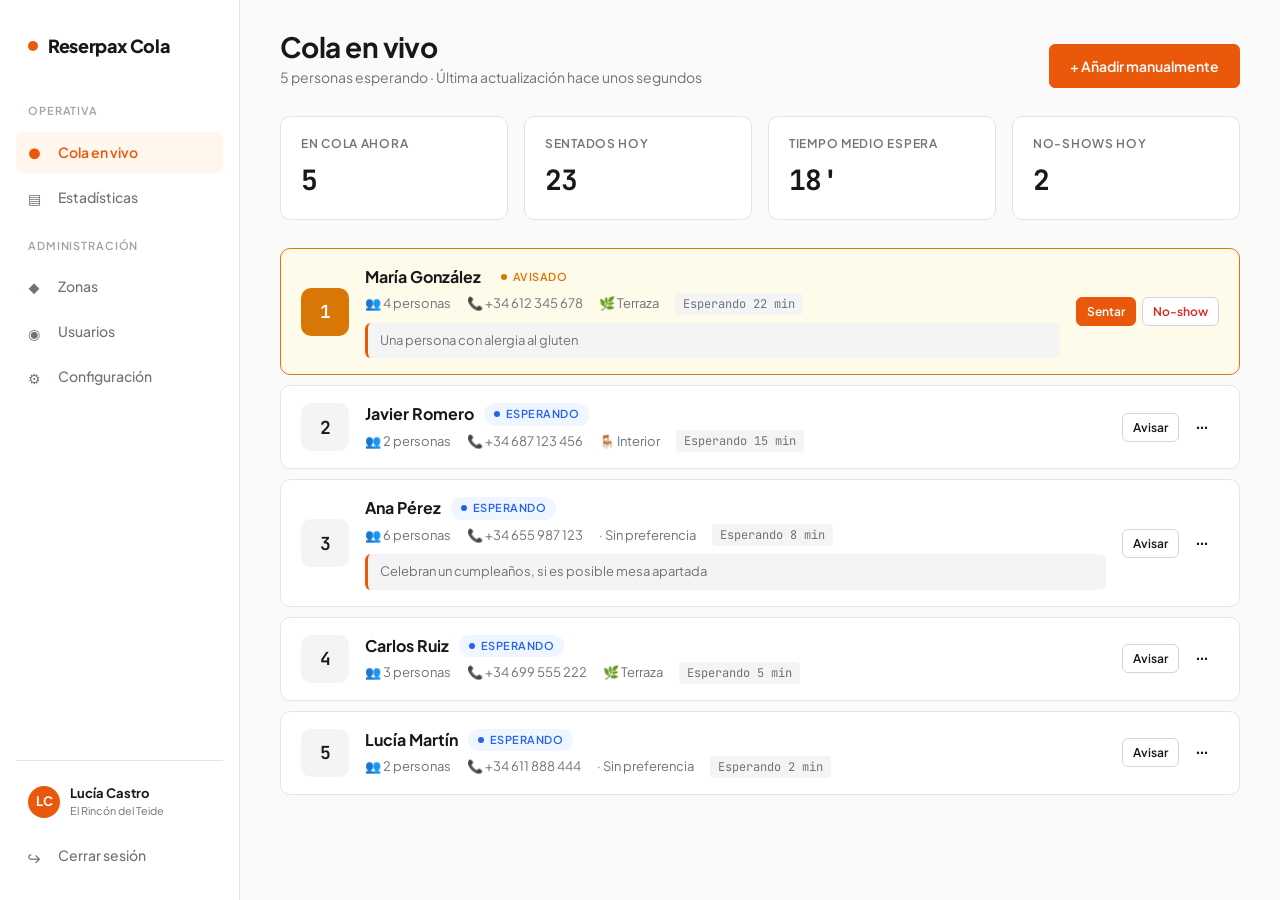
==== cola.html @ 48ea2f74 "Mover archivos a la raíz del repo para GitHub Pages" ====
<!DOCTYPE html>
<html lang="es">
<head>
  <meta charset="UTF-8">
  <meta name="viewport" content="width=device-width, initial-scale=1.0">
  <title>Cola en vivo — Reserpax Cola</title>
  <link rel="stylesheet" href="css/styles.css">
</head>
<body>
  <div class="app">
    <!-- SIDEBAR -->
    <aside class="sidebar">
      <div class="brand">
        <span class="brand-dot"></span>
        Reserpax Cola
      </div>

      <div class="nav-section-title">Operativa</div>
      <a href="cola.html" class="nav-link active">
        <span class="icon">●</span> Cola en vivo
      </a>
      <a href="estadisticas.html" class="nav-link">
        <span class="icon">▤</span> Estadísticas
      </a>

      <div class="nav-section-title">Administración</div>
      <a href="zonas.html" class="nav-link">
        <span class="icon">◆</span> Zonas
      </a>
      <a href="usuarios.html" class="nav-link">
        <span class="icon">◉</span> Usuarios
      </a>
      <a href="configuracion.html" class="nav-link">
        <span class="icon">⚙</span> Configuración
      </a>

      <div class="sidebar-footer">
        <div class="user-chip">
          <div class="avatar">LC</div>
          <div class="user-info">
            <strong>Lucía Castro</strong>
            <small>El Rincón del Teide</small>
          </div>
        </div>
        <a href="index.html" class="nav-link" style="margin-top: 8px;">
          <span class="icon">↪</span> Cerrar sesión
        </a>
      </div>
    </aside>

    <!-- MAIN -->
    <main class="main">
      <div class="page-header">
        <div>
          <h1 class="page-title">Cola en vivo</h1>
          <p class="page-subtitle">5 personas esperando · Última actualización hace unos segundos</p>
        </div>
        <button class="btn btn-primary btn-lg">
          + Añadir manualmente
        </button>
      </div>

      <!-- STATS DEL DÍA -->
      <div class="stats-grid">
        <div class="stat">
          <div class="stat-label">En cola ahora</div>
          <div class="stat-value">5</div>
        </div>
        <div class="stat">
          <div class="stat-label">Sentados hoy</div>
          <div class="stat-value">23</div>
        </div>
        <div class="stat">
          <div class="stat-label">Tiempo medio espera</div>
          <div class="stat-value">18'</div>
        </div>
        <div class="stat">
          <div class="stat-label">No-shows hoy</div>
          <div class="stat-value">2</div>
        </div>
      </div>

      <!-- LISTA DE COLA -->
      <div class="cola-list">

        <div class="cola-item highlighted">
          <div class="posicion">1</div>
          <div class="cola-info">
            <div class="cola-nombre">
              María González
              <span class="badge badge-avisado">
                <span class="badge-dot"></span> Avisado
              </span>
            </div>
            <div class="cola-meta">
              <span>👥 4 personas</span>
              <span>📞 +34 612 345 678</span>
              <span>🌿 Terraza</span>
              <span class="time-badge">Esperando 22 min</span>
            </div>
            <div class="cola-comment">
              Una persona con alergia al gluten
            </div>
          </div>
          <div class="cola-actions">
            <button class="btn btn-primary btn-sm">Sentar</button>
            <button class="btn btn-sm btn-danger">No-show</button>
          </div>
        </div>

        <div class="cola-item">
          <div class="posicion">2</div>
          <div class="cola-info">
            <div class="cola-nombre">
              Javier Romero
              <span class="badge badge-esperando">
                <span class="badge-dot"></span> Esperando
              </span>
            </div>
            <div class="cola-meta">
              <span>👥 2 personas</span>
              <span>📞 +34 687 123 456</span>
              <span>🪑 Interior</span>
              <span class="time-badge">Esperando 15 min</span>
            </div>
          </div>
          <div class="cola-actions">
            <button class="btn btn-sm">Avisar</button>
            <button class="btn btn-sm btn-ghost">⋯</button>
          </div>
        </div>

        <div class="cola-item">
          <div class="posicion">3</div>
          <div class="cola-info">
            <div class="cola-nombre">
              Ana Pérez
              <span class="badge badge-esperando">
                <span class="badge-dot"></span> Esperando
              </span>
            </div>
            <div class="cola-meta">
              <span>👥 6 personas</span>
              <span>📞 +34 655 987 123</span>
              <span>· Sin preferencia</span>
              <span class="time-badge">Esperando 8 min</span>
            </div>
            <div class="cola-comment">
              Celebran un cumpleaños, si es posible mesa apartada
            </div>
          </div>
          <div class="cola-actions">
            <button class="btn btn-sm">Avisar</button>
            <button class="btn btn-sm btn-ghost">⋯</button>
          </div>
        </div>

        <div class="cola-item">
          <div class="posicion">4</div>
          <div class="cola-info">
            <div class="cola-nombre">
              Carlos Ruiz
              <span class="badge badge-esperando">
                <span class="badge-dot"></span> Esperando
              </span>
            </div>
            <div class="cola-meta">
              <span>👥 3 personas</span>
              <span>📞 +34 699 555 222</span>
              <span>🌿 Terraza</span>
              <span class="time-badge">Esperando 5 min</span>
            </div>
          </div>
          <div class="cola-actions">
            <button class="btn btn-sm">Avisar</button>
            <button class="btn btn-sm btn-ghost">⋯</button>
          </div>
        </div>

        <div class="cola-item">
          <div class="posicion">5</div>
          <div class="cola-info">
            <div class="cola-nombre">
              Lucía Martín
              <span class="badge badge-esperando">
                <span class="badge-dot"></span> Esperando
              </span>
            </div>
            <div class="cola-meta">
              <span>👥 2 personas</span>
              <span>📞 +34 611 888 444</span>
              <span>· Sin preferencia</span>
              <span class="time-badge">Esperando 2 min</span>
            </div>
          </div>
          <div class="cola-actions">
            <button class="btn btn-sm">Avisar</button>
            <button class="btn btn-sm btn-ghost">⋯</button>
          </div>
        </div>

      </div>
    </main>
  </div>
</body>
</html>
---- css/styles.css ----
/* =====================================================
   Reserpax — Panel Staff (Cola de espera)
   Estilo: claro, limpio, operativo
   ===================================================== */

@import url('https://fonts.googleapis.com/css2?family=Plus+Jakarta+Sans:wght@400;500;600;700;800&family=JetBrains+Mono:wght@500&display=swap');

:root {
  --bg: #fafafa;
  --surface: #ffffff;
  --surface-2: #f4f4f5;
  --border: #e4e4e7;
  --border-strong: #d4d4d8;

  --text: #18181b;
  --text-muted: #71717a;
  --text-faint: #a1a1aa;

  --accent: #ea580c;
  --accent-hover: #c2410c;
  --accent-soft: #fff7ed;

  --success: #16a34a;
  --success-soft: #f0fdf4;
  --warning: #d97706;
  --warning-soft: #fffbeb;
  --danger: #dc2626;
  --danger-soft: #fef2f2;
  --info: #2563eb;
  --info-soft: #eff6ff;

  --shadow-sm: 0 1px 2px rgba(24,24,27,.04);
  --shadow: 0 4px 12px rgba(24,24,27,.06);
  --shadow-lg: 0 12px 32px rgba(24,24,27,.08);

  --radius: 10px;
  --radius-sm: 6px;
  --radius-lg: 14px;

  --font-sans: 'Plus Jakarta Sans', system-ui, sans-serif;
  --font-mono: 'JetBrains Mono', monospace;
}

* { box-sizing: border-box; margin: 0; padding: 0; }

body {
  font-family: var(--font-sans);
  background: var(--bg);
  color: var(--text);
  font-size: 14px;
  line-height: 1.5;
  min-height: 100vh;
  -webkit-font-smoothing: antialiased;
}

/* ============ LAYOUT ============ */
.app {
  display: grid;
  grid-template-columns: 240px 1fr;
  min-height: 100vh;
}

.sidebar {
  background: var(--surface);
  border-right: 1px solid var(--border);
  padding: 24px 16px;
  display: flex;
  flex-direction: column;
  gap: 4px;
  position: sticky;
  top: 0;
  height: 100vh;
}

.sidebar .brand {
  display: flex;
  align-items: center;
  gap: 10px;
  padding: 8px 12px 24px;
  font-weight: 800;
  font-size: 18px;
  letter-spacing: -0.02em;
}

.sidebar .brand-dot {
  width: 10px; height: 10px;
  border-radius: 50%;
  background: var(--accent);
}

.nav-link {
  display: flex;
  align-items: center;
  gap: 12px;
  padding: 10px 12px;
  border-radius: var(--radius-sm);
  color: var(--text-muted);
  text-decoration: none;
  font-weight: 500;
  font-size: 14px;
  transition: background .15s, color .15s;
}

.nav-link:hover { background: var(--surface-2); color: var(--text); }

.nav-link.active {
  background: var(--accent-soft);
  color: var(--accent);
  font-weight: 600;
}

.nav-link .icon { width: 18px; height: 18px; flex-shrink: 0; }

.nav-section-title {
  font-size: 11px;
  text-transform: uppercase;
  letter-spacing: .08em;
  color: var(--text-faint);
  padding: 16px 12px 8px;
  font-weight: 600;
}

.sidebar-footer {
  margin-top: auto;
  padding-top: 16px;
  border-top: 1px solid var(--border);
}

.user-chip {
  display: flex;
  align-items: center;
  gap: 10px;
  padding: 8px 12px;
  border-radius: var(--radius-sm);
}

.avatar {
  width: 32px; height: 32px;
  border-radius: 50%;
  background: var(--accent);
  color: white;
  display: grid;
  place-items: center;
  font-weight: 700;
  font-size: 13px;
}

.user-info { font-size: 13px; line-height: 1.3; }
.user-info strong { display: block; color: var(--text); }
.user-info small { color: var(--text-muted); }

/* ============ MAIN ============ */
.main {
  padding: 32px 40px;
  max-width: 1400px;
  width: 100%;
}

.page-header {
  display: flex;
  align-items: flex-end;
  justify-content: space-between;
  margin-bottom: 28px;
  gap: 24px;
}

.page-title {
  font-size: 28px;
  font-weight: 700;
  letter-spacing: -0.02em;
  line-height: 1.1;
}

.page-subtitle {
  color: var(--text-muted);
  margin-top: 4px;
  font-size: 14px;
}

/* ============ BOTONES ============ */
.btn {
  display: inline-flex;
  align-items: center;
  justify-content: center;
  gap: 8px;
  padding: 10px 16px;
  border: 1px solid var(--border-strong);
  border-radius: var(--radius-sm);
  background: var(--surface);
  color: var(--text);
  font-family: inherit;
  font-weight: 600;
  font-size: 13px;
  cursor: pointer;
  transition: all .15s;
  text-decoration: none;
}
.btn:hover { background: var(--surface-2); }

.btn-primary {
  background: var(--accent);
  border-color: var(--accent);
  color: white;
}
.btn-primary:hover { background: var(--accent-hover); border-color: var(--accent-hover); }

.btn-ghost { border-color: transparent; background: transparent; }
.btn-ghost:hover { background: var(--surface-2); }

.btn-danger { color: var(--danger); }
.btn-danger:hover { background: var(--danger-soft); border-color: var(--danger); }

.btn-sm { padding: 6px 10px; font-size: 12px; }
.btn-lg { padding: 12px 20px; font-size: 14px; }

/* ============ CARDS ============ */
.card {
  background: var(--surface);
  border: 1px solid var(--border);
  border-radius: var(--radius);
  padding: 20px;
}

.card-header {
  display: flex;
  justify-content: space-between;
  align-items: center;
  margin-bottom: 16px;
}

.card-title {
  font-size: 15px;
  font-weight: 600;
}

/* ============ STATS ============ */
.stats-grid {
  display: grid;
  grid-template-columns: repeat(auto-fit, minmax(180px, 1fr));
  gap: 16px;
  margin-bottom: 28px;
}

.stat {
  background: var(--surface);
  border: 1px solid var(--border);
  border-radius: var(--radius);
  padding: 18px 20px;
}

.stat-label {
  font-size: 12px;
  text-transform: uppercase;
  letter-spacing: .06em;
  color: var(--text-muted);
  font-weight: 600;
}

.stat-value {
  font-size: 28px;
  font-weight: 700;
  letter-spacing: -0.02em;
  margin-top: 6px;
  font-family: var(--font-mono);
}

.stat-trend {
  font-size: 12px;
  color: var(--success);
  margin-top: 4px;
  font-weight: 500;
}
.stat-trend.negative { color: var(--danger); }

/* ============ BADGES ============ */
.badge {
  display: inline-flex;
  align-items: center;
  gap: 6px;
  padding: 3px 10px;
  border-radius: 999px;
  font-size: 11px;
  font-weight: 600;
  text-transform: uppercase;
  letter-spacing: .04em;
}

.badge-dot {
  width: 6px; height: 6px;
  border-radius: 50%;
}

.badge-esperando { background: var(--info-soft); color: var(--info); }
.badge-esperando .badge-dot { background: var(--info); }

.badge-avisado { background: var(--warning-soft); color: var(--warning); }
.badge-avisado .badge-dot { background: var(--warning); animation: pulse 1.5s ease-in-out infinite; }

.badge-sentado { background: var(--success-soft); color: var(--success); }
.badge-sentado .badge-dot { background: var(--success); }

.badge-cancelado { background: var(--danger-soft); color: var(--danger); }
.badge-cancelado .badge-dot { background: var(--danger); }

@keyframes pulse {
  0%, 100% { opacity: 1; }
  50% { opacity: .4; }
}

/* ============ COLA ============ */
.cola-list {
  display: flex;
  flex-direction: column;
  gap: 10px;
}

.cola-item {
  background: var(--surface);
  border: 1px solid var(--border);
  border-radius: var(--radius);
  padding: 16px 20px;
  display: grid;
  grid-template-columns: 48px 1fr auto;
  gap: 16px;
  align-items: center;
  transition: border-color .15s, box-shadow .15s;
}
.cola-item:hover { border-color: var(--border-strong); box-shadow: var(--shadow-sm); }

.cola-item.highlighted {
  border-color: var(--warning);
  background: var(--warning-soft);
}

.posicion {
  width: 48px; height: 48px;
  border-radius: var(--radius);
  background: var(--surface-2);
  display: grid;
  place-items: center;
  font-family: var(--font-mono);
  font-weight: 600;
  font-size: 18px;
  color: var(--text);
}

.cola-item.highlighted .posicion {
  background: var(--warning);
  color: white;
}

.cola-info { min-width: 0; }

.cola-nombre {
  font-weight: 700;
  font-size: 16px;
  display: flex;
  align-items: center;
  gap: 10px;
  margin-bottom: 4px;
}

.cola-meta {
  display: flex;
  gap: 16px;
  font-size: 13px;
  color: var(--text-muted);
  flex-wrap: wrap;
}

.cola-meta span { display: inline-flex; align-items: center; gap: 4px; }

.cola-comment {
  margin-top: 8px;
  padding: 8px 12px;
  background: var(--surface-2);
  border-radius: var(--radius-sm);
  font-size: 13px;
  color: var(--text-muted);
  border-left: 3px solid var(--accent);
}

.cola-actions {
  display: flex;
  gap: 6px;
}

.time-badge {
  font-family: var(--font-mono);
  font-size: 12px;
  color: var(--text-muted);
  background: var(--surface-2);
  padding: 2px 8px;
  border-radius: 4px;
}

/* ============ TABLAS ============ */
.table-wrapper {
  background: var(--surface);
  border: 1px solid var(--border);
  border-radius: var(--radius);
  overflow: hidden;
}

table {
  width: 100%;
  border-collapse: collapse;
}

th {
  text-align: left;
  font-size: 11px;
  text-transform: uppercase;
  letter-spacing: .06em;
  color: var(--text-muted);
  font-weight: 600;
  padding: 12px 20px;
  background: var(--surface-2);
  border-bottom: 1px solid var(--border);
}

td {
  padding: 14px 20px;
  border-bottom: 1px solid var(--border);
  font-size: 14px;
}

tbody tr:last-child td { border-bottom: 0; }
tbody tr:hover { background: var(--surface-2); }

/* ============ FORMS ============ */
.form-group { margin-bottom: 16px; }

.label {
  display: block;
  font-size: 13px;
  font-weight: 600;
  margin-bottom: 6px;
  color: var(--text);
}

.input, .select, .textarea {
  width: 100%;
  padding: 10px 12px;
  border: 1px solid var(--border-strong);
  border-radius: var(--radius-sm);
  background: var(--surface);
  font-family: inherit;
  font-size: 14px;
  color: var(--text);
  transition: border-color .15s, box-shadow .15s;
}

.input:focus, .select:focus, .textarea:focus {
  outline: none;
  border-color: var(--accent);
  box-shadow: 0 0 0 3px var(--accent-soft);
}

.textarea { resize: vertical; min-height: 80px; }

.hint {
  font-size: 12px;
  color: var(--text-muted);
  margin-top: 4px;
}

/* ============ LOGIN ============ */
.login-page {
  min-height: 100vh;
  display: grid;
  place-items: center;
  padding: 24px;
  background:
    radial-gradient(at 20% 10%, var(--accent-soft) 0, transparent 50%),
    radial-gradient(at 80% 90%, var(--info-soft) 0, transparent 50%),
    var(--bg);
}

.login-card {
  width: 100%;
  max-width: 420px;
  background: var(--surface);
  border: 1px solid var(--border);
  border-radius: var(--radius-lg);
  padding: 40px;
  box-shadow: var(--shadow-lg);
}

.login-brand {
  text-align: center;
  margin-bottom: 32px;
}

.login-brand .dot {
  width: 40px; height: 40px;
  border-radius: 12px;
  background: var(--accent);
  margin: 0 auto 16px;
  display: grid;
  place-items: center;
  color: white;
  font-weight: 800;
  font-size: 20px;
}

.login-brand h1 {
  font-size: 22px;
  font-weight: 800;
  letter-spacing: -0.02em;
}

.login-brand p {
  font-size: 13px;
  color: var(--text-muted);
  margin-top: 4px;
}

/* ============ EMPTY ============ */
.empty-state {
  text-align: center;
  padding: 60px 20px;
  color: var(--text-muted);
}

.empty-state-icon {
  font-size: 40px;
  margin-bottom: 12px;
  opacity: .4;
}

.empty-state h3 {
  font-size: 16px;
  color: var(--text);
  margin-bottom: 6px;
}

/* ============ QR CARD ============ */
.qr-card {
  display: flex;
  gap: 24px;
  align-items: center;
  padding: 24px;
  background: var(--surface);
  border: 1px solid var(--border);
  border-radius: var(--radius);
}

.qr-placeholder {
  width: 140px; height: 140px;
  background: repeating-conic-gradient(#18181b 0% 25%, #fff 0% 50%) 50% / 20px 20px;
  border-radius: var(--radius-sm);
  flex-shrink: 0;
}

/* ============ UTILS ============ */
.flex { display: flex; }
.flex-col { flex-direction: column; }
.gap-2 { gap: 8px; }
.gap-4 { gap: 16px; }
.items-center { align-items: center; }
.justify-between { justify-content: space-between; }
.mt-4 { margin-top: 16px; }
.mb-4 { margin-bottom: 16px; }
.text-muted { color: var(--text-muted); }
.text-sm { font-size: 13px; }
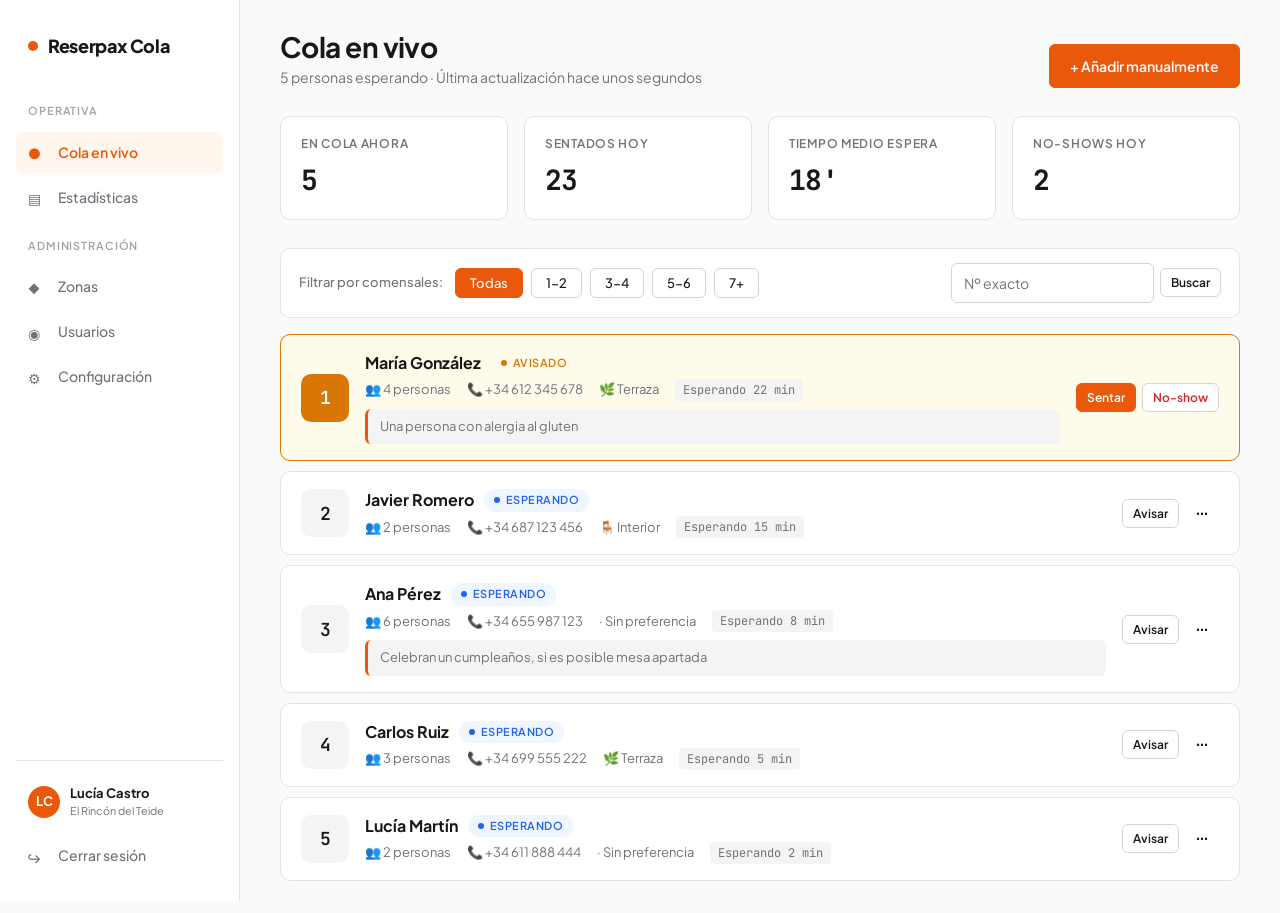
==== commit 12e0d3f0: "añadir botones para localizar comensales en la lista según número de integrantes" ====
--- a/cola.html
+++ b/cola.html
@@ -80,6 +80,22 @@
         </div>
       </div>
 
+      <!-- FILTROS POR COMENSALES -->
+      <div class="filters">
+        <div class="filter-group">
+          <span class="filter-label">Filtrar por comensales:</span>
+          <button class="filter-btn active">Todas</button>
+          <button class="filter-btn">1-2</button>
+          <button class="filter-btn">3-4</button>
+          <button class="filter-btn">5-6</button>
+          <button class="filter-btn">7+</button>
+        </div>
+        <div class="filter-search">
+          <input type="number" min="1" class="input filter-input" placeholder="Nº exacto">
+          <button class="btn btn-sm">Buscar</button>
+        </div>
+      </div>
+
       <!-- LISTA DE COLA -->
       <div class="cola-list">
 
--- a/css/styles.css
+++ b/css/styles.css
@@ -305,6 +305,130 @@
 @keyframes pulse {
   0%, 100% { opacity: 1; }
   50% { opacity: .4; }
+}
+
+/* ============ FILTROS ============ */
+.filters {
+  display: flex;
+  justify-content: space-between;
+  align-items: center;
+  gap: 16px;
+  padding: 14px 18px;
+  background: var(--surface);
+  border: 1px solid var(--border);
+  border-radius: var(--radius);
+  margin-bottom: 16px;
+  flex-wrap: wrap;
+}
+
+.filter-group {
+  display: flex;
+  align-items: center;
+  gap: 8px;
+  flex-wrap: wrap;
+}
+
+.filter-label {
+  font-size: 13px;
+  color: var(--text-muted);
+  font-weight: 600;
+  margin-right: 4px;
+}
+
+.filter-btn {
+  padding: 6px 14px;
+  border: 1px solid var(--border-strong);
+  background: var(--surface);
+  border-radius: 999px;
+  font-family: inherit;
+  font-size: 13px;
+  font-weight: 600;
+  color: var(--text-muted);
+  cursor: pointer;
+  transition: all .15s;
+}
+
+.filter-btn:hover {
+  background: var(--surface-2);
+  color: var(--text);
+}
+
+.filter-btn.active {
+  background: var(--accent);
+  border-color: var(--accent);
+  color: white;
+}
+
+.filter-search {
+  display: flex;
+  gap: 6px;
+  align-items: center;
+}
+
+.filter-input {
+  width: 110px;
+  padding: 6px 10px;
+  font-size: 13px;
+}
+
+/* ============ FILTROS ============ */
+.filters {
+  display: flex;
+  align-items: center;
+  justify-content: space-between;
+  gap: 20px;
+  padding: 14px 18px;
+  background: var(--surface);
+  border: 1px solid var(--border);
+  border-radius: var(--radius);
+  margin-bottom: 16px;
+  flex-wrap: wrap;
+}
+
+.filter-group {
+  display: flex;
+  align-items: center;
+  gap: 8px;
+  flex-wrap: wrap;
+}
+
+.filter-label {
+  font-size: 13px;
+  color: var(--text-muted);
+  font-weight: 500;
+  margin-right: 4px;
+}
+
+.filter-btn {
+  padding: 6px 14px;
+  border: 1px solid var(--border-strong);
+  background: var(--surface);
+  color: var(--text);
+  border-radius: var(--radius-sm);
+  font-family: inherit;
+  font-size: 13px;
+  font-weight: 500;
+  cursor: pointer;
+  transition: all .15s;
+}
+.filter-btn:hover { background: var(--surface-2); }
+
+.filter-btn.active {
+  background: var(--accent);
+  border-color: var(--accent);
+  color: white;
+}
+
+.filter-search {
+  display: flex;
+  gap: 6px;
+  align-items: center;
+}
+
+.filter-input {
+  width: 110px;
+  padding: 6px 10px;
+  font-size: 13px;
 }
 
 /* ============ COLA ============ */
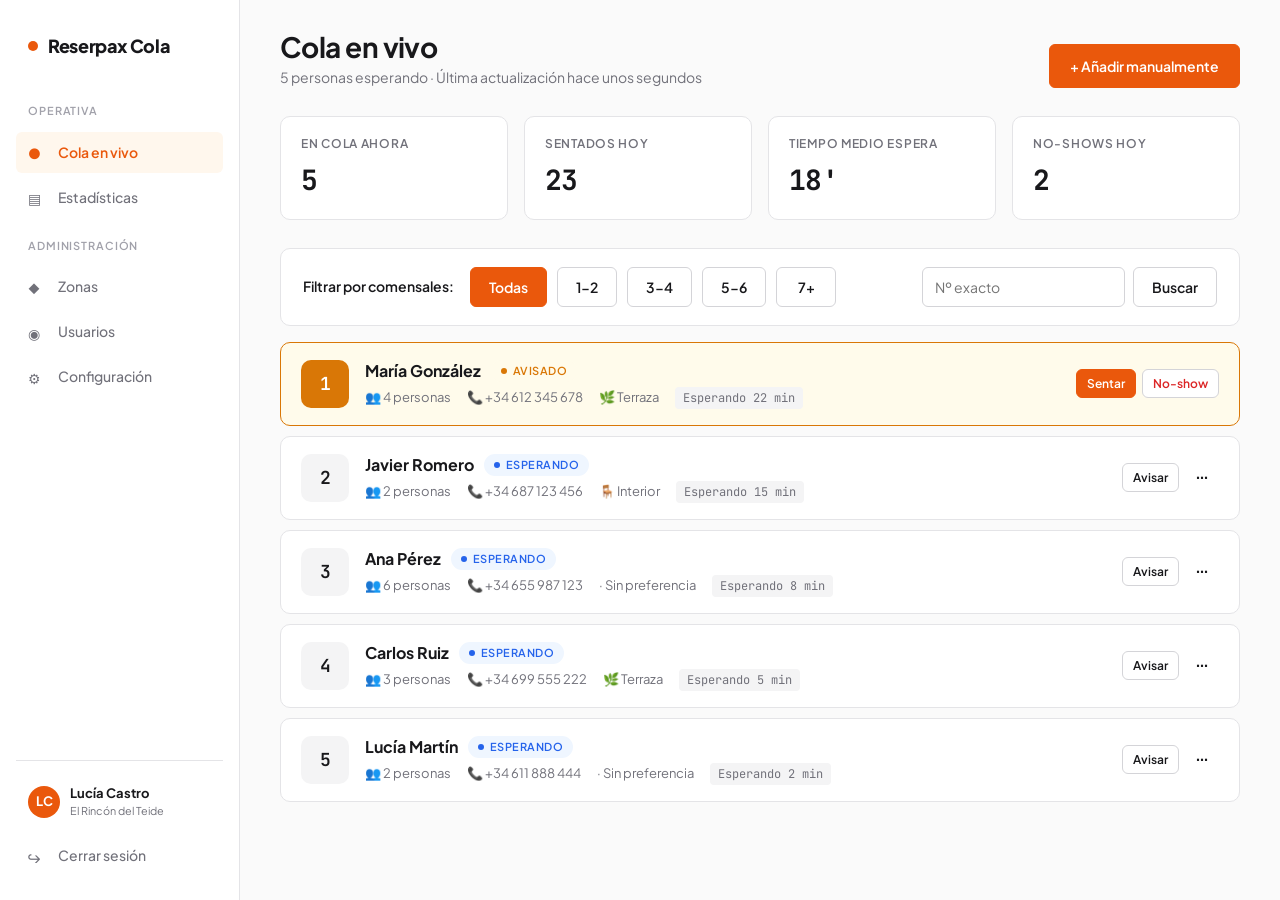
==== commit c4b29f42: "Remove comments from cola.html Removed comments about gluten allergy and birthday celebration." ====
--- a/cola.html
+++ b/cola.html
@@ -114,9 +114,7 @@
               <span>🌿 Terraza</span>
               <span class="time-badge">Esperando 22 min</span>
             </div>
-            <div class="cola-comment">
-              Una persona con alergia al gluten
-            </div>
+  
           </div>
           <div class="cola-actions">
             <button class="btn btn-primary btn-sm">Sentar</button>
@@ -161,9 +159,7 @@
               <span>· Sin preferencia</span>
               <span class="time-badge">Esperando 8 min</span>
             </div>
-            <div class="cola-comment">
-              Celebran un cumpleaños, si es posible mesa apartada
-            </div>
+      
           </div>
           <div class="cola-actions">
             <button class="btn btn-sm">Avisar</button>
--- a/css/styles.css
+++ b/css/styles.css
@@ -377,7 +377,7 @@
   align-items: center;
   justify-content: space-between;
   gap: 20px;
-  padding: 14px 18px;
+  padding: 18px 22px;
   background: var(--surface);
   border: 1px solid var(--border);
   border-radius: var(--radius);
@@ -388,28 +388,29 @@
 .filter-group {
   display: flex;
   align-items: center;
-  gap: 8px;
+  gap: 10px;
   flex-wrap: wrap;
 }
 
 .filter-label {
-  font-size: 13px;
-  color: var(--text-muted);
-  font-weight: 500;
-  margin-right: 4px;
+  font-size: 14px;
+  color: var(--text);
+  font-weight: 600;
+  margin-right: 6px;
 }
 
 .filter-btn {
-  padding: 6px 14px;
+  padding: 10px 18px;
   border: 1px solid var(--border-strong);
   background: var(--surface);
   color: var(--text);
   border-radius: var(--radius-sm);
   font-family: inherit;
-  font-size: 13px;
-  font-weight: 500;
+  font-size: 14px;
+  font-weight: 600;
   cursor: pointer;
   transition: all .15s;
+  min-width: 60px;
 }
 .filter-btn:hover { background: var(--surface-2); }
 
@@ -421,14 +422,19 @@
 
 .filter-search {
   display: flex;
-  gap: 6px;
+  gap: 8px;
   align-items: center;
 }
 
 .filter-input {
-  width: 110px;
-  padding: 6px 10px;
-  font-size: 13px;
+  width: 140px;
+  padding: 10px 14px;
+  font-size: 14px;
+}
+
+.filter-search .btn {
+  padding: 10px 18px;
+  font-size: 14px;
 }
 
 /* ============ COLA ============ */
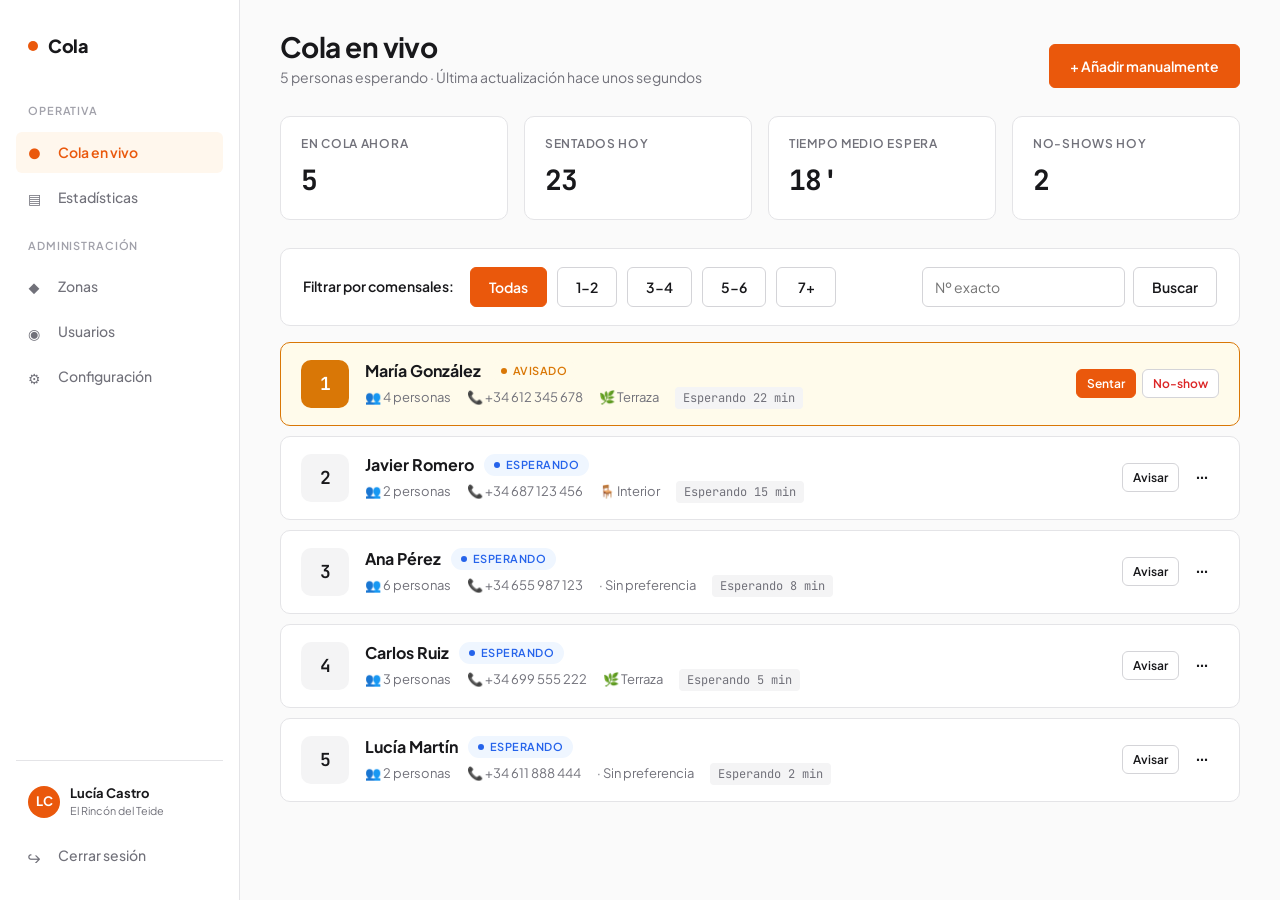
==== commit d56c3ef0: "Update title and brand name in cola.html" ====
--- a/cola.html
+++ b/cola.html
@@ -3,7 +3,7 @@
 <head>
   <meta charset="UTF-8">
   <meta name="viewport" content="width=device-width, initial-scale=1.0">
-  <title>Cola en vivo — Reserpax Cola</title>
+  <title>Cola en vivo</title>
   <link rel="stylesheet" href="css/styles.css">
 </head>
 <body>
@@ -12,7 +12,7 @@
     <aside class="sidebar">
       <div class="brand">
         <span class="brand-dot"></span>
-        Reserpax Cola
+       Cola
       </div>
 
       <div class="nav-section-title">Operativa</div>
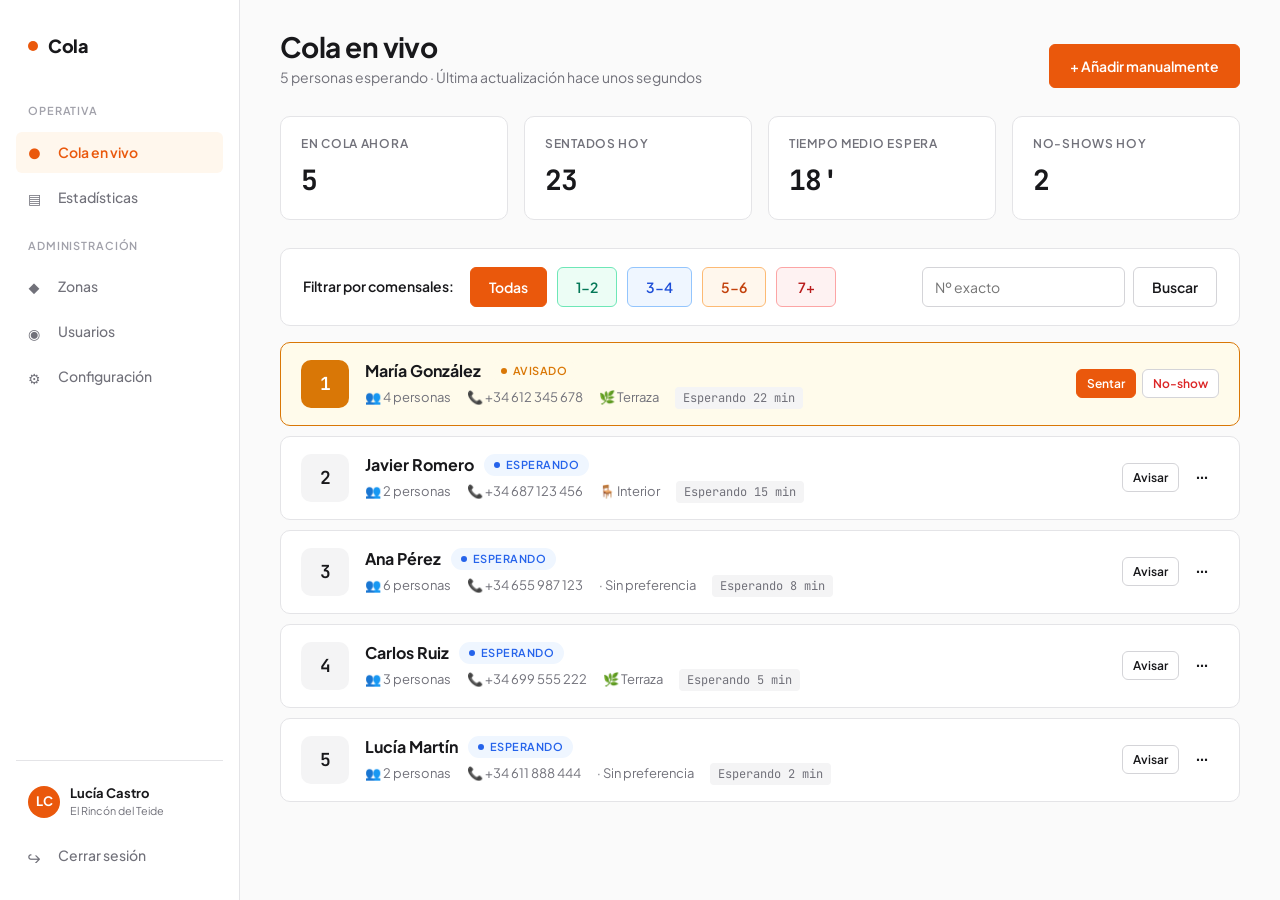
==== commit 297875a9: "Update filter buttons with data attributes" ====
--- a/cola.html
+++ b/cola.html
@@ -84,11 +84,11 @@
       <div class="filters">
         <div class="filter-group">
           <span class="filter-label">Filtrar por comensales:</span>
-          <button class="filter-btn active">Todas</button>
-          <button class="filter-btn">1-2</button>
-          <button class="filter-btn">3-4</button>
-          <button class="filter-btn">5-6</button>
-          <button class="filter-btn">7+</button>
+         <button class="filter-btn active">Todas</button>
+          <button class="filter-btn" data-size="1-2">1-2</button>
+          <button class="filter-btn" data-size="3-4">3-4</button>
+          <button class="filter-btn" data-size="5-6">5-6</button>
+          <button class="filter-btn" data-size="7+">7+</button>
         </div>
         <div class="filter-search">
           <input type="number" min="1" class="input filter-input" placeholder="Nº exacto">
@@ -99,7 +99,7 @@
       <!-- LISTA DE COLA -->
       <div class="cola-list">
 
-        <div class="cola-item highlighted">
+        <div class="cola-item highlighted" data-personas="4">
           <div class="posicion">1</div>
           <div class="cola-info">
             <div class="cola-nombre">
@@ -122,7 +122,7 @@
           </div>
         </div>
 
-        <div class="cola-item">
+        <div class="cola-item" data-personas="2">
           <div class="posicion">2</div>
           <div class="cola-info">
             <div class="cola-nombre">
@@ -144,7 +144,7 @@
           </div>
         </div>
 
-        <div class="cola-item">
+        <div class="cola-item" data-personas="6">
           <div class="posicion">3</div>
           <div class="cola-info">
             <div class="cola-nombre">
@@ -167,7 +167,7 @@
           </div>
         </div>
 
-        <div class="cola-item">
+        <div class="cola-item" data-personas="3">
           <div class="posicion">4</div>
           <div class="cola-info">
             <div class="cola-nombre">
@@ -189,7 +189,7 @@
           </div>
         </div>
 
-        <div class="cola-item">
+        <div class="cola-item" data-personas="2">
           <div class="posicion">5</div>
           <div class="cola-info">
             <div class="cola-nombre">
@@ -214,5 +214,45 @@
       </div>
     </main>
   </div>
+
+  <script>
+    const items = document.querySelectorAll('.cola-item');
+    const filterBtns = document.querySelectorAll('.filter-btn');
+    const filterInput = document.querySelector('.filter-input');
+    const filterSearchBtn = document.querySelector('.filter-search .btn');
+
+    function filtrar(condicion) {
+      items.forEach(item => {
+        const n = parseInt(item.dataset.personas);
+        item.style.display = condicion(n) ? '' : 'none';
+      });
+    }
+
+    filterBtns.forEach(btn => {
+      btn.addEventListener('click', () => {
+        filterBtns.forEach(b => b.classList.remove('active'));
+        btn.classList.add('active');
+        filterInput.value = '';
+
+        const txt = btn.textContent.trim();
+        if (txt === 'Todas') filtrar(() => true);
+        else if (txt === '1-2') filtrar(n => n >= 1 && n <= 2);
+        else if (txt === '3-4') filtrar(n => n >= 3 && n <= 4);
+        else if (txt === '5-6') filtrar(n => n >= 5 && n <= 6);
+        else if (txt === '7+') filtrar(n => n >= 7);
+      });
+    });
+
+    filterSearchBtn.addEventListener('click', () => {
+      const exacto = parseInt(filterInput.value);
+      if (!exacto) return;
+      filterBtns.forEach(b => b.classList.remove('active'));
+      filtrar(n => n === exacto);
+    });
+
+    filterInput.addEventListener('keypress', e => {
+      if (e.key === 'Enter') filterSearchBtn.click();
+    });
+  </script>
 </body>
 </html>
--- a/css/styles.css
+++ b/css/styles.css
@@ -414,7 +414,57 @@
 }
 .filter-btn:hover { background: var(--surface-2); }
 
-.filter-btn.active {
+/* Colores tipo semáforo suave para cada tamaño de grupo */
+.filter-btn[data-size="1-2"] {
+  background: #ecfdf5;
+  border-color: #6ee7b7;
+  color: #047857;
+}
+.filter-btn[data-size="1-2"]:hover { background: #d1fae5; }
+.filter-btn[data-size="1-2"].active {
+  background: #10b981;
+  border-color: #10b981;
+  color: white;
+}
+
+.filter-btn[data-size="3-4"] {
+  background: #eff6ff;
+  border-color: #93c5fd;
+  color: #1d4ed8;
+}
+.filter-btn[data-size="3-4"]:hover { background: #dbeafe; }
+.filter-btn[data-size="3-4"].active {
+  background: #3b82f6;
+  border-color: #3b82f6;
+  color: white;
+}
+
+.filter-btn[data-size="5-6"] {
+  background: #fff7ed;
+  border-color: #fdba74;
+  color: #c2410c;
+}
+.filter-btn[data-size="5-6"]:hover { background: #ffedd5; }
+.filter-btn[data-size="5-6"].active {
+  background: #f97316;
+  border-color: #f97316;
+  color: white;
+}
+
+.filter-btn[data-size="7+"] {
+  background: #fef2f2;
+  border-color: #fca5a5;
+  color: #b91c1c;
+}
+.filter-btn[data-size="7+"]:hover { background: #fee2e2;  }
+.filter-btn[data-size="7+"].active {
+  background: #e35d5d;
+  border-color: #e35d5d;
+  color: white;
+}
+
+/* Botón "Todas" se mantiene neutral */
+.filter-btn.active:not([data-size]) {
   background: var(--accent);
   border-color: var(--accent);
   color: white;
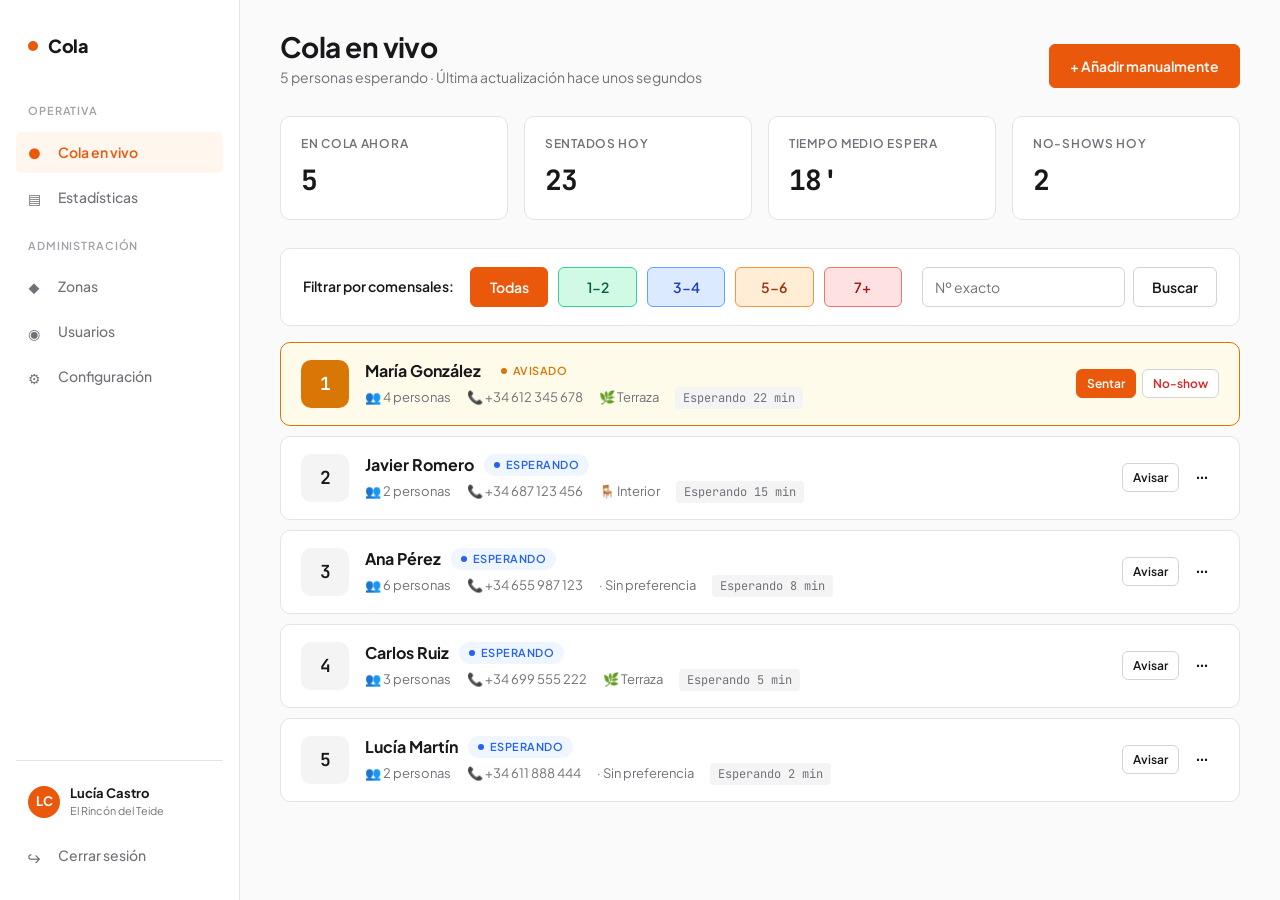
==== commit 797da70d: "Simular vista admin vs staff en demo" ====
--- a/cola.html
+++ b/cola.html
@@ -9,7 +9,7 @@
 <body>
   <div class="app">
     <!-- SIDEBAR -->
-    <aside class="sidebar">
+   <aside class="sidebar" id="sidebar">
       <div class="brand">
         <span class="brand-dot"></span>
        Cola
@@ -253,6 +253,14 @@
     filterInput.addEventListener('keypress', e => {
       if (e.key === 'Enter') filterSearchBtn.click();
     });
+    // ── Vista por rol ──
+// Cambia 'admin' por 'staff' para simular vista de empleado
+const rol = 'admin';
+
+if (rol === 'staff') {
+  document.getElementById('sidebar').style.display = 'none';
+  document.querySelector('.main').style.cssText += '; grid-column: 1 / -1; max-width: 100%;';
+}
   </script>
 </body>
 </html>
--- a/css/styles.css
+++ b/css/styles.css
@@ -1,6 +1,5 @@
 /* =====================================================
-   Reserpax — Panel Staff (Cola de espera)
-   Estilo: claro, limpio, operativo
+   Panel Staff (Cola de espera)
    ===================================================== */
 
 @import url('https://fonts.googleapis.com/css2?family=Plus+Jakarta+Sans:wght@400;500;600;700;800&family=JetBrains+Mono:wght@500&display=swap');
@@ -310,10 +309,10 @@
 /* ============ FILTROS ============ */
 .filters {
   display: flex;
+  align-items: center;
   justify-content: space-between;
-  align-items: center;
-  gap: 16px;
-  padding: 14px 18px;
+  gap: 20px;
+  padding: 18px 22px;
   background: var(--surface);
   border: 1px solid var(--border);
   border-radius: var(--radius);
@@ -324,72 +323,14 @@
 .filter-group {
   display: flex;
   align-items: center;
-  gap: 8px;
+  gap: 10px;
+  flex: 1;
   flex-wrap: wrap;
 }
 
-.filter-label {
-  font-size: 13px;
-  color: var(--text-muted);
-  font-weight: 600;
-  margin-right: 4px;
-}
-
-.filter-btn {
-  padding: 6px 14px;
-  border: 1px solid var(--border-strong);
-  background: var(--surface);
-  border-radius: 999px;
-  font-family: inherit;
-  font-size: 13px;
-  font-weight: 600;
-  color: var(--text-muted);
-  cursor: pointer;
-  transition: all .15s;
-}
-
-.filter-btn:hover {
-  background: var(--surface-2);
-  color: var(--text);
-}
-
-.filter-btn.active {
-  background: var(--accent);
-  border-color: var(--accent);
-  color: white;
-}
-
-.filter-search {
-  display: flex;
-  gap: 6px;
-  align-items: center;
-}
-
-.filter-input {
-  width: 110px;
-  padding: 6px 10px;
-  font-size: 13px;
-}
-
-/* ============ FILTROS ============ */
-.filters {
-  display: flex;
-  align-items: center;
-  justify-content: space-between;
-  gap: 20px;
-  padding: 18px 22px;
-  background: var(--surface);
-  border: 1px solid var(--border);
-  border-radius: var(--radius);
-  margin-bottom: 16px;
-  flex-wrap: wrap;
-}
-
-.filter-group {
-  display: flex;
-  align-items: center;
-  gap: 10px;
-  flex-wrap: wrap;
+.filter-group .filter-btn {
+  flex: 1;
+  min-width: 70px;
 }
 
 .filter-label {
@@ -414,56 +355,6 @@
 }
 .filter-btn:hover { background: var(--surface-2); }
 
-/* Colores tipo semáforo suave para cada tamaño de grupo */
-.filter-btn[data-size="1-2"] {
-  background: #ecfdf5;
-  border-color: #6ee7b7;
-  color: #047857;
-}
-.filter-btn[data-size="1-2"]:hover { background: #d1fae5; }
-.filter-btn[data-size="1-2"].active {
-  background: #10b981;
-  border-color: #10b981;
-  color: white;
-}
-
-.filter-btn[data-size="3-4"] {
-  background: #eff6ff;
-  border-color: #93c5fd;
-  color: #1d4ed8;
-}
-.filter-btn[data-size="3-4"]:hover { background: #dbeafe; }
-.filter-btn[data-size="3-4"].active {
-  background: #3b82f6;
-  border-color: #3b82f6;
-  color: white;
-}
-
-.filter-btn[data-size="5-6"] {
-  background: #fff7ed;
-  border-color: #fdba74;
-  color: #c2410c;
-}
-.filter-btn[data-size="5-6"]:hover { background: #ffedd5; }
-.filter-btn[data-size="5-6"].active {
-  background: #f97316;
-  border-color: #f97316;
-  color: white;
-}
-
-.filter-btn[data-size="7+"] {
-  background: #fef2f2;
-  border-color: #fca5a5;
-  color: #b91c1c;
-}
-.filter-btn[data-size="7+"]:hover { background: #fee2e2;  }
-.filter-btn[data-size="7+"].active {
-  background: #e35d5d;
-  border-color: #e35d5d;
-  color: white;
-}
-
-/* Botón "Todas" se mantiene neutral */
 .filter-btn.active:not([data-size]) {
   background: var(--accent);
   border-color: var(--accent);
@@ -485,6 +376,54 @@
 .filter-search .btn {
   padding: 10px 18px;
   font-size: 14px;
+}
+
+.filter-btn[data-size="1-2"] {
+  background: #d1fae5;
+  border-color: #34d399;
+  color: #065f46;
+}
+.filter-btn[data-size="1-2"]:hover { background: #a7f3d0; }
+.filter-btn[data-size="1-2"].active {
+  background: #059669;
+  border-color: #059669;
+  color: white;
+}
+
+.filter-btn[data-size="3-4"] {
+  background: #dbeafe;
+  border-color: #60a5fa;
+  color: #1e40af;
+}
+.filter-btn[data-size="3-4"]:hover { background: #bfdbfe; }
+.filter-btn[data-size="3-4"].active {
+  background: #2563eb;
+  border-color: #2563eb;
+  color: white;
+}
+
+.filter-btn[data-size="5-6"] {
+  background: #ffedd5;
+  border-color: #fb923c;
+  color: #9a3412;
+}
+.filter-btn[data-size="5-6"]:hover { background: #fed7aa; }
+.filter-btn[data-size="5-6"].active {
+  background: #ea580c;
+  border-color: #ea580c;
+  color: white;
+}
+
+.filter-btn[data-size="7+"] {
+  background: #fee2e2;
+  border-color: #f87171;
+  color: #991b1b;
+}
+.filter-btn[data-size="7+"]:hover { background: #fecaca; }
+.filter-btn[data-size="7+"].active {
+  background: #dc2626;
+  border-color: #dc2626;
+  color: white;
 }
 
 /* ============ COLA ============ */
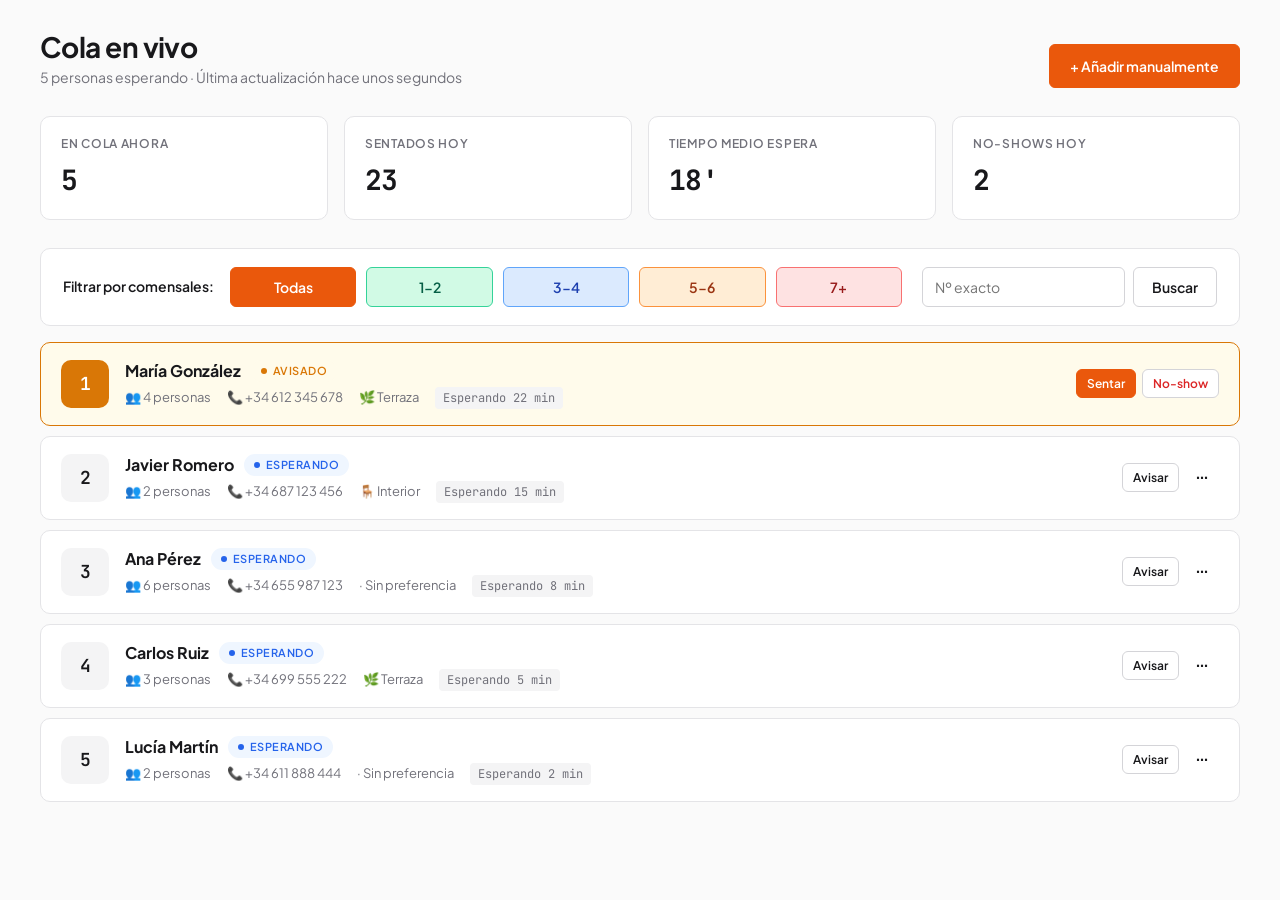
==== commit 30cef645: "prueba de cambio de rol" ====
--- a/cola.html
+++ b/cola.html
@@ -253,9 +253,10 @@
     filterInput.addEventListener('keypress', e => {
       if (e.key === 'Enter') filterSearchBtn.click();
     });
+
     // ── Vista por rol ──
 // Cambia 'admin' por 'staff' para simular vista de empleado
-const rol = 'admin';
+const rol = 'staff';
 
 if (rol === 'staff') {
   document.getElementById('sidebar').style.display = 'none';
